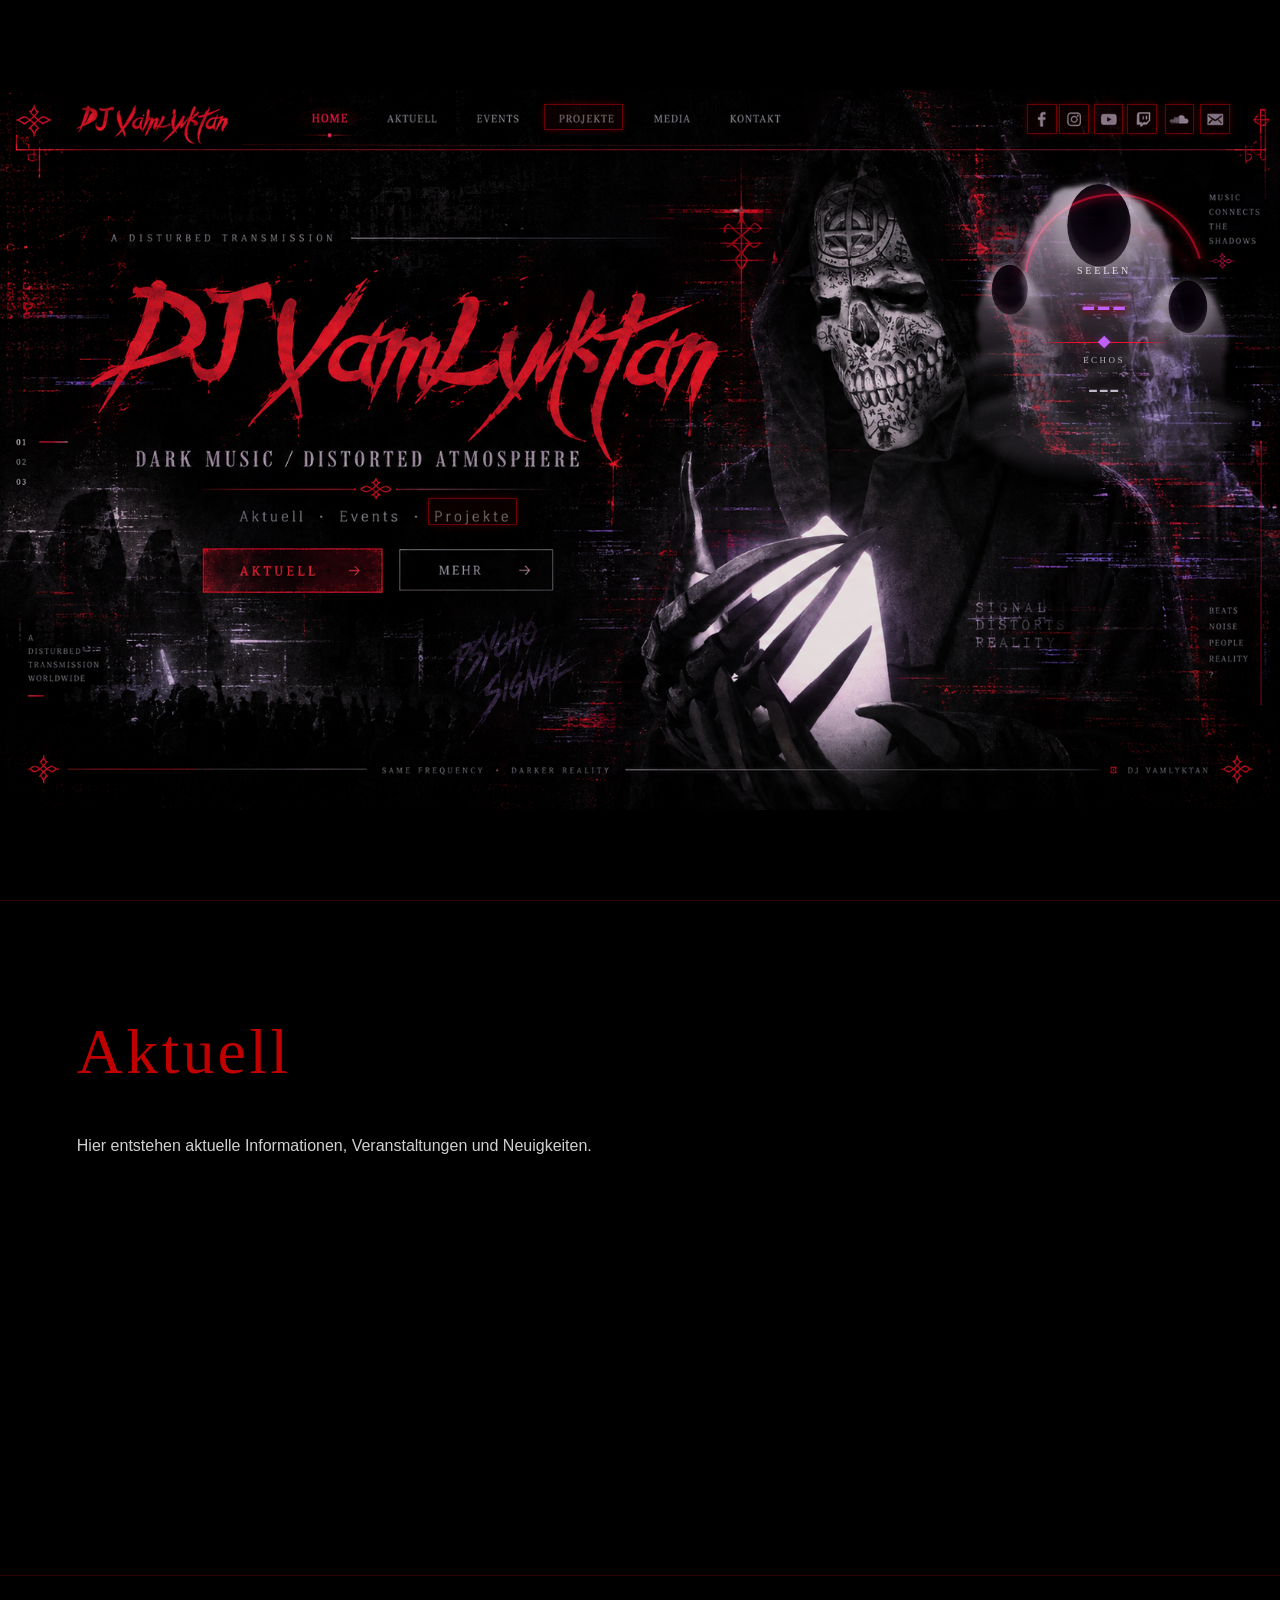
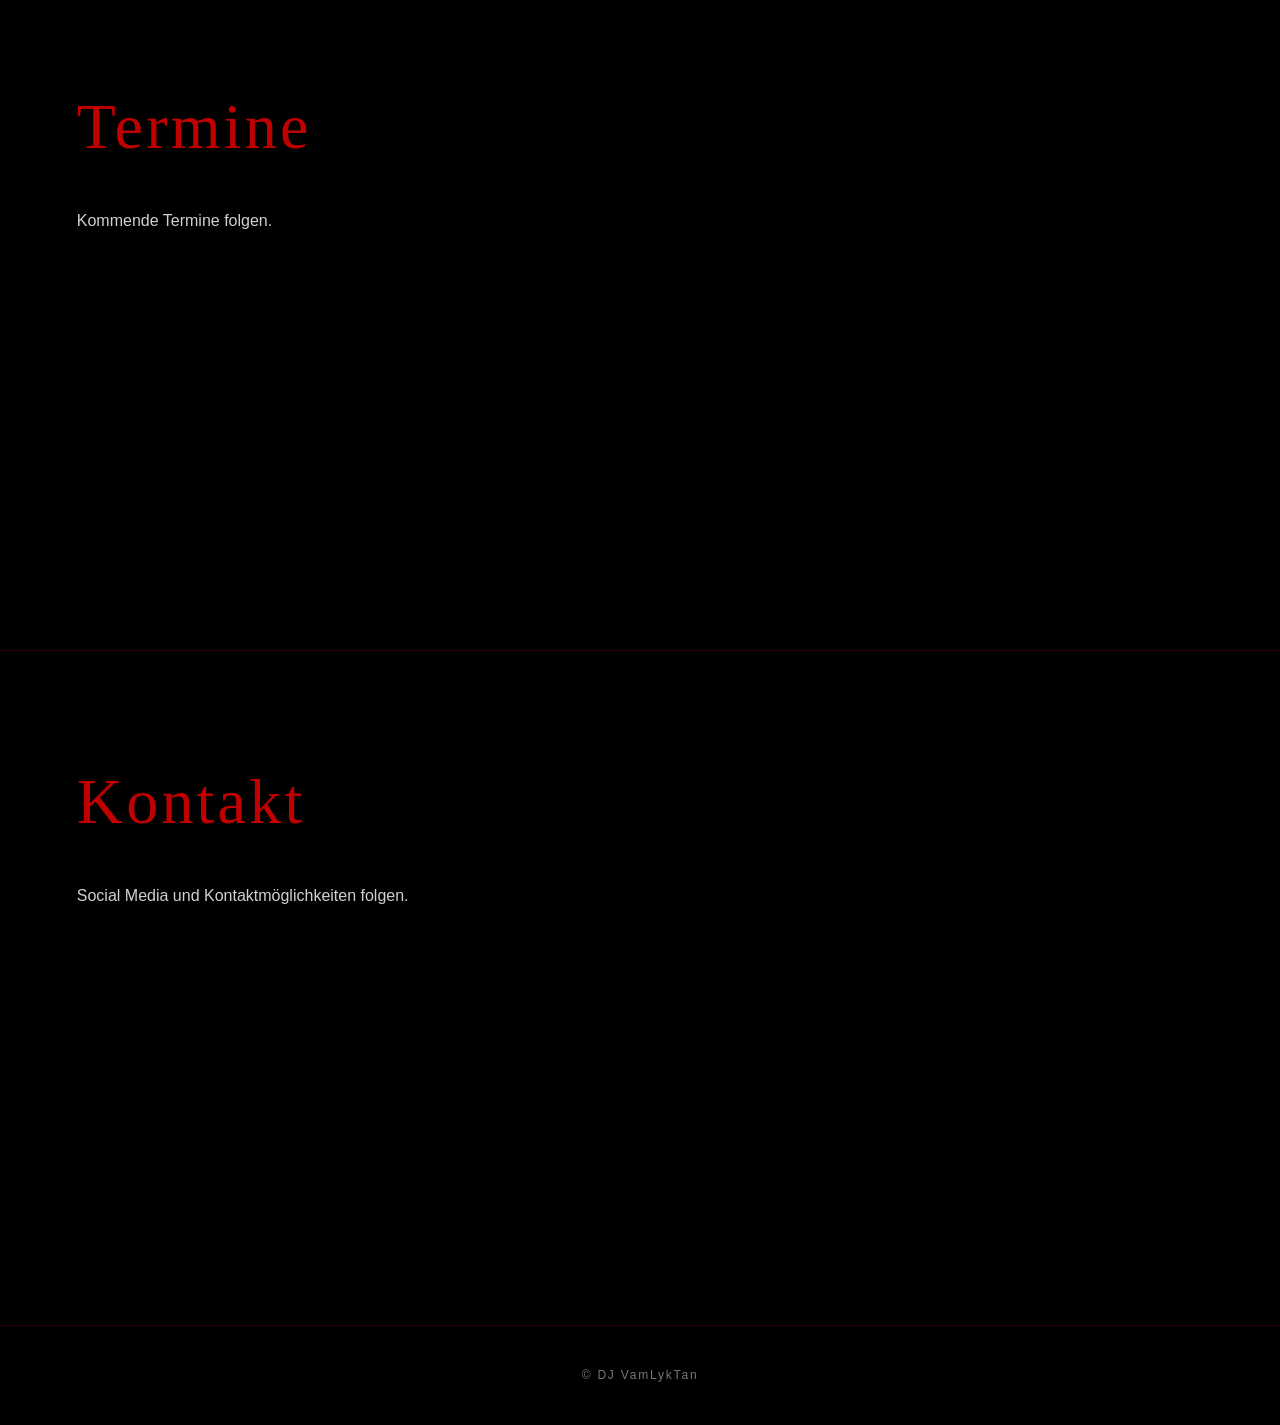
==== index.html @ 8f57ba35 "Load soul counter stylesheet" ====
<!DOCTYPE html>
<html lang="de">
<head>
  <meta charset="UTF-8">

    <meta name="viewport"
          content="width=device-width, initial-scale=1.0">

    <title>DJ VamLykTan</title>

    <meta name="description"
          content="Offizielle Homepage von DJ VamLykTan">

    <link rel="stylesheet" href="style.css">
    <link rel="stylesheet" href="soul-counter.css">

    <script src="script.js" defer></script>
    <script src="gothic-enter.js" defer></script>
    <script src="soul-counter.js" defer></script>
</head>


<body>
<a
    href="projects/"
    class="background-button projects-button"
    aria-label="Projekte">
</a>  

    <header class="site-header">

        <div class="logo">
            DJ VamLykTan
        </div>

        <nav class="main-nav">
            <a href="#home">Home</a>
            <a href="#aktuell">Aktuell</a>
            <a href="#termine">Termine</a>
            <a href="#kontakt">Kontakt</a>
        </nav>

    </header>


    <main>

        <section id="home" class="hero">

            <div class="hero-overlay"></div>

            <div class="hero-content">

                <h1>DJ VamLykTan</h1>

                <p class="hero-claim">
                    Darkness has a frequency.
                </p>

                <div class="hero-buttons">

                    <a href="#aktuell"
                       class="button button-primary">
                        Aktuell
                    </a>

                    <a href="#kontakt"
                       class="button button-secondary">
                        Kontakt
                    </a>

                </div>

            </div>

        </section>


        <section id="aktuell" class="content-section">

            <h2>Aktuell</h2>

            <p>
                Hier entstehen aktuelle Informationen,
                Veranstaltungen und Neuigkeiten.
            </p>

        </section>


        <section id="termine" class="content-section">

            <h2>Termine</h2>

            <p>
                Kommende Termine folgen.
            </p>

        </section>


        <section id="kontakt" class="content-section">

            <h2>Kontakt</h2>

            <p>
                Social Media und Kontaktmöglichkeiten folgen.
            </p>

        </section>

    </main>


    <footer class="site-footer">

        <p>
            © DJ VamLykTan
        </p>

    </footer>

</body>
</html>
---- style.css ----
/* =========================================================
   DJ VamLykTan
   FESTER SEITENHINTERGRUND
   Das Bild steht fest – nur der Inhalt scrollt
   ========================================================= */


/* =========================================================
   VARIABLEN
   ========================================================= */

:root {

    /*
     * Fallback-Hintergrund.
     *
     * script.js ersetzt diesen Wert später entsprechend:
     *
     * mainbackground.png   60 %
     * Gothic.png           10 %
     * Psycho.png           30 %
     */

    --hero-image: url("images/mainbackground.png");

    --black: #000000;

    --text: #d0d0d0;
    --text-muted: #999999;

    --red: #900000;
    --red-bright: #c00000;
}


/* =========================================================
   RESET
   ========================================================= */

*,
*::before,
*::after {
    box-sizing: border-box;
}


html {
    margin: 0;
    padding: 0;

    width: 100%;
    min-height: 100%;

    background: var(--black);

    scroll-behavior: smooth;
}


body {
    margin: 0;
    padding: 0;

    width: 100%;
    min-height: 100%;

    overflow-x: hidden;

    background: transparent;

    color: var(--text);

    font-family:
        Arial,
        Helvetica,
        sans-serif;

    line-height: 1.6;
}


/* =========================================================
   FESTE HINTERGRUNDEBENE
   ========================================================= */

/*
 * DAS ist das eigentliche Hintergrundbild.
 *
 * Es steht fest im Browserfenster.
 * Beim Scrollen bewegt es sich keinen Pixel.
 */

body::before {

    content: "";

    position: fixed;

    inset: 0;

    width: 100vw;
    height: 100vh;
    height: 100svh;

    z-index: -2;

    pointer-events: none;


    /*
     * Schwarzer Hintergrund für die Bereiche,
     * die bei abweichendem Seitenverhältnis frei bleiben.
     */

    background-color: var(--black);


    /*
     * Ausgewähltes Hero-Bild
     */

    background-image: var(--hero-image);

    background-repeat: no-repeat;


    /*
     * WICHTIG:
     *
     * Das komplette Bild MUSS sichtbar bleiben.
     *
     * KEIN Cropping.
     */

    background-size: contain;


    /*
     * Bild horizontal und vertikal zentrieren.
     */

    background-position: center center;
}


/* =========================================================
   FESTE ABDUNKLUNG
   ========================================================= */

/*
 * Sehr leichte Abdunklung über dem Bild.
 *
 * Ebenfalls feststehend.
 */

body::after {

    content: "";

    position: fixed;

    inset: 0;

    z-index: -1;

    pointer-events: none;

    background:
        linear-gradient(
            to bottom,
            rgba(0, 0, 0, 0.04),
            rgba(0, 0, 0, 0.12)
        );
}


/* =========================================================
   HAUPTINHALT
   ========================================================= */

main {

    position: relative;

    z-index: 1;

    width: 100%;

    margin: 0;
    padding: 0;

    background: transparent;
}


/* =========================================================
   ERSTER BILDSCHIRM
   ========================================================= */

.hero {

    position: relative;

    width: 100%;

    min-height: 100vh;
    min-height: 100svh;

    margin: 0;
    padding: 0;

    background: transparent;
}


/* =========================================================
   MOMENTAN AUSGEBLENDETE HTML-ELEMENTE
   ========================================================= */

/*
 * Unsere aktuellen Hintergrundbilder enthalten bereits:
 *
 * - Logo
 * - Navigation
 * - DJ-VamLykTan-Schriftzug
 * - Claim
 * - Buttons
 *
 * Deshalb derzeit keine doppelten HTML-Versionen.
 */

.site-header {
    display: none;
}


.hero-content {
    display: none;
}


.hero-overlay {
    display: none;
}


/* =========================================================
   SCROLLENDE INHALTSBEREICHE
   ========================================================= */

/*
 * Nur diese Elemente bewegen sich beim Scrollen.
 *
 * Der Hintergrund bleibt stehen.
 */

.content-section {

    position: relative;

    z-index: 1;

    width: 100%;

    min-height: 75vh;

    margin: 0;

    padding:
        100px
        max(6vw, 30px);


    /*
     * Hintergrundbild bleibt sichtbar.
     */

    background:
        rgba(0, 0, 0, 0.24);


    border-top:
        1px solid
        rgba(160, 0, 0, 0.30);
}


/*
 * Geringfügiger Wechsel zwischen Bereichen.
 */

.content-section:nth-of-type(even) {

    background:
        rgba(0, 0, 0, 0.34);
}


/* =========================================================
   ÜBERSCHRIFTEN
   ========================================================= */

.content-section h2 {

    margin:
        0
        0
        30px
        0;

    color: var(--red-bright);

    font-family:
        Georgia,
        "Times New Roman",
        serif;

    font-size:
        clamp(
            2.5rem,
            5vw,
            5rem
        );

    font-weight: normal;

    letter-spacing: 0.05em;

    text-shadow:
        0 2px 12px
        rgba(0, 0, 0, 1);
}


/* =========================================================
   FLIESSTEXT
   ========================================================= */

.content-section p {

    max-width: 800px;

    margin: 0;

    color: var(--text);

    font-size: 1rem;

    text-shadow:
        0 2px 8px
        rgba(0, 0, 0, 1);
}


/* =========================================================
   FOOTER
   ========================================================= */

.site-footer {

    position: relative;

    z-index: 1;

    margin: 0;

    padding:
        40px
        20px;

    text-align: center;

    background:
        rgba(0, 0, 0, 0.65);

    color: #777777;

    border-top:
        1px solid
        rgba(150, 0, 0, 0.30);

    font-size: 0.75rem;

    letter-spacing: 0.15em;
}


.site-footer p {
    margin: 0;
}


/* =========================================================
   HOTSPOT-EBENE
   ========================================================= */

/*
 * Unsichtbare bzw. im Debug sichtbare Klickflächen
 * über Elementen, die bereits im Hintergrundbild stehen.
 */

#background-hotspots {

    position: fixed;

    inset: 0;

    z-index: 50;

    pointer-events: none;
}


.background-hotspot {

    position: fixed;

    display: block;

    pointer-events: auto;

    cursor: pointer;

    text-decoration: none;
}


/*
 * Sobald die Hotspots deaktiviert werden,
 * können sie keine scrollenden Inhalte blockieren.
 */

#background-hotspots.inactive
.background-hotspot {

    pointer-events: none;
}


/* =========================================================
   HOTSPOT DEBUG
   ========================================================= */

/*
 * Nur aktiv, solange im script.js
 *
 * const HOTSPOT_DEBUG = true;
 *
 * gesetzt ist.
 */

.hotspot-debug
.background-hotspot {

    outline:
        2px solid
        #c00000;

    background:
        rgba(150, 0, 0, 0.22);

    box-shadow:
        0 0 8px
        rgba(190, 0, 0, 0.60);
}


/* =========================================================
   MOBILE
   ========================================================= */

@media (max-width: 800px) {

    body::before {

        /*
         * Auch mobil:
         *
         * Bild vollständig anzeigen.
         * Nichts abschneiden.
         */

        background-size: contain;

        background-position: center center;
    }


    .content-section {

        min-height: 65vh;

        padding:
            75px
            24px;

        background:
            rgba(0, 0, 0, 0.32);
    }


    .content-section:nth-of-type(even) {

        background:
            rgba(0, 0, 0, 0.40);
    }

}


{
    outline-color: #ff1a1a;

    background:
        rgba(170, 0, 0, 0.28);

    box-shadow:
        0 0 8px rgba(255, 20, 20, 0.85),
        0 0 18px rgba(180, 0, 0, 0.55);
}
{
    pointer-events: none;

    opacity: 0;
}
/* =========================================================
   AKTIVE HOTSPOTS
   ========================================================= */

.background-hotspot {

    position: fixed;

    display: block;

    pointer-events: auto;

    cursor: pointer;

    text-decoration: none;

    outline:
        1px solid
        rgba(150, 0, 0, 0.65);

    background:
        rgba(100, 0, 0, 0.10);

    box-shadow:
        0 0 6px
        rgba(180, 0, 0, 0.35),

        0 0 14px
        rgba(120, 0, 0, 0.18);

    transition:
        background 0.2s ease,
        box-shadow 0.2s ease,
        outline-color 0.2s ease,
        opacity 0.2s ease;
}


/* ---------------------------------------------------------
   Hotspot Hover
   --------------------------------------------------------- */

.background-hotspot:hover {

    outline-color:
        #ff1a1a;

    background:
        rgba(170, 0, 0, 0.28);

    box-shadow:
        0 0 8px
        rgba(255, 20, 20, 0.85),

        0 0 18px
        rgba(180, 0, 0, 0.55);
}


/* ---------------------------------------------------------
   Hotspots beim Scrollen deaktivieren
   --------------------------------------------------------- */

#background-hotspots.inactive
.background-hotspot {

    pointer-events: none;

    opacity: 0;
}


/* =========================================================
   SEHR KLEINE DISPLAYS
   ========================================================= */

@media (max-width: 450px) {

    .content-section {

        padding:
            60px
            20px;
    }

}


/* =========================================================
   PROJEKTSEITE
   ========================================================= */

.projects-page {

    background: transparent;
}


/* ---------------------------------------------------------
   Hauptbereich
   --------------------------------------------------------- */

.projects-main {

    position: relative;

    z-index: 1;

    width:
        min(
            1400px,
            100%
        );

    margin:
        0 auto;

    padding:
        0
        max(5vw, 25px)
        100px;

    background:
        transparent;
}


/* =========================================================
   PROJEKTSEITEN-KOPF
   ========================================================= */

.projects-header {

    position: relative;

    min-height: 70vh;

    display: flex;

    flex-direction: column;

    justify-content: center;

    padding:
        120px
        0
        80px;
}


/* ---------------------------------------------------------
   Zurück-Link
   --------------------------------------------------------- */

.projects-back {

    position: absolute;

    top: 40px;
    left: 0;

    color:
        #aaaaaa;

    text-decoration:
        none;

    text-transform:
        uppercase;

    font-size:
        0.72rem;

    letter-spacing:
        0.22em;

    transition:
        color 0.25s ease,
        text-shadow 0.25s ease;
}


.projects-back:hover {

    color:
        #e00000;

    text-shadow:
        0 0 8px
        rgba(200, 0, 0, 0.70);
}


/* ---------------------------------------------------------
   Titelblock
   --------------------------------------------------------- */

.projects-title-block {

    max-width:
        900px;

    padding:
        45px
        55px;

    background:
        rgba(0, 0, 0, 0.42);

    border-left:
        1px solid
        rgba(180, 0, 0, 0.75);

    backdrop-filter:
        blur(2px);
}


.projects-eyebrow {

    display:
        block;

    margin-bottom:
        15px;

    color:
        #a00000;

    text-transform:
        uppercase;

    font-size:
        0.72rem;

    letter-spacing:
        0.35em;
}


.projects-title-block h1 {

    margin:
        0;

    color:
        #b00000;

    font-family:
        Georgia,
        "Times New Roman",
        serif;

    font-size:
        clamp(
            4rem,
            10vw,
            9rem
        );

    font-weight:
        normal;

    line-height:
        0.95;

    letter-spacing:
        -0.03em;

    text-shadow:
        0 0 15px
        rgba(120, 0, 0, 0.45),

        0 3px 20px
        rgba(0, 0, 0, 1);
}


.projects-title-block p {

    max-width:
        650px;

    margin:
        30px
        0
        0;

    color:
        #c0c0c0;

    font-family:
        Georgia,
        "Times New Roman",
        serif;

    font-size:
        clamp(
            1rem,
            2vw,
            1.3rem
        );

    letter-spacing:
        0.08em;

    text-shadow:
        0 2px 10px
        #000000;
}


/* =========================================================
   PROJEKTABSCHNITTE
   ========================================================= */

.projects-section {

    margin-bottom:
        100px;

    padding:
        55px;

    background:
        rgba(0, 0, 0, 0.52);

    border-top:
        1px solid
        rgba(160, 0, 0, 0.40);

    border-bottom:
        1px solid
        rgba(90, 0, 0, 0.25);

    backdrop-filter:
        blur(2px);
}


/* ---------------------------------------------------------
   Abschnittstitel
   --------------------------------------------------------- */

.projects-section-heading {

    display:
        flex;

    align-items:
        center;

    gap:
        20px;

    margin-bottom:
        45px;
}


.projects-section-heading span {

    color:
        #760000;

    font-size:
        0.70rem;

    letter-spacing:
        0.20em;
}


.projects-section-heading h2 {

    margin:
        0;

    color:
        #c00000;

    font-family:
        Georgia,
        "Times New Roman",
        serif;

    font-size:
        clamp(
            2rem,
            4vw,
            4rem
        );

    font-weight:
        normal;

    letter-spacing:
        0.04em;

    text-shadow:
        0 2px 12px
        #000000;
}


/* =========================================================
   PROJEKT-GRID
   ========================================================= */

.projects-grid {

    display:
        grid;

    grid-template-columns:
        repeat(
            2,
            minmax(0, 1fr)
        );

    gap:
        25px;
}


/* =========================================================
   PROJEKTKARTEN
   ========================================================= */

.project-card {

    position:
        relative;

    min-height:
        280px;

    display:
        flex;

    gap:
        25px;

    padding:
        35px;

    overflow:
        hidden;

    background:
        rgba(8, 8, 8, 0.76);

    border:
        1px solid
        rgba(100, 0, 0, 0.45);

    transition:
        border-color 0.25s ease,
        background 0.25s ease,
        box-shadow 0.25s ease,
        transform 0.25s ease;
}


.project-card::before {

    content:
        "";

    position:
        absolute;

    top:
        0;

    left:
        0;

    width:
        2px;

    height:
        100%;

    background:
        linear-gradient(
            to bottom,
            transparent,
            #a00000,
            transparent
        );

    opacity:
        0.65;
}


.project-card:hover {

    transform:
        translateY(-3px);

    background:
        rgba(15, 0, 0, 0.82);

    border-color:
        rgba(180, 0, 0, 0.75);

    box-shadow:
        0 0 8px
        rgba(180, 0, 0, 0.30),

        0 0 24px
        rgba(100, 0, 0, 0.18);
}


/* ---------------------------------------------------------
   Projektnummer
   --------------------------------------------------------- */

.project-card-number {

    color:
        #650000;

    font-family:
        Georgia,
        "Times New Roman",
        serif;

    font-size:
        2.5rem;

    line-height:
        1;

    opacity:
        0.85;
}


/* ---------------------------------------------------------
   Karteninhalt
   --------------------------------------------------------- */

.project-card-content {

    display:
        flex;

    flex-direction:
        column;

    flex:
        1;
}


.project-card h3 {

    margin:
        0
        0
        20px;

    color:
        #d0d0d0;

    font-family:
        Georgia,
        "Times New Roman",
        serif;

    font-size:
        clamp(
            1.5rem,
            2.5vw,
            2.5rem
        );

    font-weight:
        normal;

    letter-spacing:
        0.03em;
}


.project-card p {

    margin:
        0
        0
        30px;

    max-width:
        600px;

    color:
        #999999;

    line-height:
        1.8;
}


/* ---------------------------------------------------------
   Projekt-Link
   --------------------------------------------------------- */

.project-card-link {

    margin-top:
        auto;

    align-self:
        flex-start;

    color:
        #a80000;

    text-decoration:
        none;

    text-transform:
        uppercase;

    font-size:
        0.72rem;

    letter-spacing:
        0.20em;

    transition:
        color 0.25s ease,
        text-shadow 0.25s ease;
}


.project-card-link:hover {

    color:
        #ff1a1a;

    text-shadow:
        0 0 8px
        rgba(255, 20, 20, 0.65);
}


/* =========================================================
   PROJEKTSEITE TABLET
   ========================================================= */

@media (max-width: 900px) {

    .projects-grid {

        grid-template-columns:
            1fr;
    }


    .projects-section {

        padding:
            40px
            30px;
    }

}


/* =========================================================
   PROJEKTSEITE MOBILE
   ========================================================= */

@media (max-width: 600px) {

    .projects-main {

        padding:
            0
            20px
            70px;
    }


    .projects-header {

        min-height:
            65vh;

        padding-top:
            100px;
    }


    .projects-title-block {

        padding:
            35px
            25px;
    }


    .projects-title-block h1 {

        font-size:
            clamp(
                3.5rem,
                18vw,
                6rem
            );
    }


    .projects-section {

        margin-bottom:
            60px;

        padding:
            35px
            20px;
    }


    .project-card {

        min-height:
            250px;

        padding:
            28px
            22px;

        gap:
            15px;
    }


    .project-card-number {

        font-size:
            1.6rem;
    }

}

/* =========================================================
   FONT: PSYCHO
   Rémy Demarest
   ========================================================= */

@font-face {
    font-family: "Psycho";
    src: url("fonts/psycho/Psycho.otf") format("opentype");
    font-weight: 400;
    font-style: normal;
    font-display: swap;
}

@font-face {
    font-family: "Psycho";
    src: url("fonts/psycho/Psycho italic.otf") format("opentype");
    font-weight: 400;
    font-style: italic;
    font-display: swap;
}

@font-face {
    font-family: "Psycho";
    src: url("fonts/psycho/Psycho Bold.otf") format("opentype");
    font-weight: 700;
    font-style: normal;
    font-display: swap;
}

@font-face {
    font-family: "Psycho";
    src: url("fonts/psycho/Psycho Bold Italic.otf") format("opentype");
    font-weight: 700;
    font-style: italic;
    font-display: swap;
}
---- soul-counter.css ----
/* =========================================================
   DJ VamLykTan · SEELENZÄHLER
   Freigegebene Optik mit echten Seelenfragmenten.
   Die Zahlen liegen über den Erscheinungen.
   ========================================================= */

#vlt-soul-counter {
    --soul-accent: #ff1732;
    --soul-accent-soft: rgba(255, 23, 50, .42);
    --echo-text: rgba(220, 216, 223, .88);
    position: fixed;
    z-index: 48;
    aspect-ratio: .82 / 1;
    overflow: visible;
    pointer-events: none;
    opacity: .98;
    filter: drop-shadow(0 0 22px rgba(0,0,0,.72));
    transition: opacity .45s ease, transform .55s ease, filter .45s ease;
}

#vlt-soul-counter .soul-art {
    position: absolute;
    inset: 0;
    z-index: 1;
    overflow: hidden;
    -webkit-mask-image: radial-gradient(ellipse at 52% 45%, #000 0%, #000 63%, rgba(0,0,0,.88) 75%, transparent 100%);
    mask-image: radial-gradient(ellipse at 52% 45%, #000 0%, #000 63%, rgba(0,0,0,.88) 75%, transparent 100%);
}

#vlt-soul-counter .soul-wraith {
    position: absolute;
    display: block;
    background-repeat: no-repeat;
    background-position: center;
    background-size: contain;
    mix-blend-mode: screen;
    filter: saturate(1.08) contrast(1.07) drop-shadow(0 0 12px rgba(232,222,255,.16));
    transform-origin: center;
}

#vlt-soul-counter .wraith-center {
    left: 17%;
    top: 0;
    width: 70%;
    height: 50%;
    opacity: 1;
    animation: vltSoulCenterDrift 10.5s ease-in-out infinite;
}

#vlt-soul-counter .wraith-left {
    left: -2%;
    top: 25%;
    width: 53%;
    height: 61%;
    opacity: .94;
    animation: vltSoulLeftDrift 13s ease-in-out infinite;
}

#vlt-soul-counter .wraith-right {
    right: -2%;
    top: 34%;
    width: 52%;
    height: 57%;
    opacity: .94;
    animation: vltSoulRightDrift 11.7s ease-in-out infinite;
}

#vlt-soul-counter .soul-mist {
    position: absolute;
    left: 3%;
    right: -2%;
    bottom: 0;
    height: 56%;
    background:
        radial-gradient(ellipse at 52% 35%, rgba(220,214,235,.12), transparent 58%),
        radial-gradient(ellipse at 50% 72%, rgba(130,118,150,.13), transparent 68%);
    filter: blur(13px);
    opacity: .74;
    animation: vltSoulMistDrift 15s ease-in-out infinite alternate;
}

#vlt-soul-counter .soul-readout {
    position: absolute;
    left: 50%;
    top: 34%;
    z-index: 5;
    width: 44%;
    transform: translateX(-50%);
    display: flex;
    flex-direction: column;
    align-items: center;
    text-align: center;
    font-family: Georgia, "Times New Roman", serif;
    text-transform: uppercase;
    text-shadow: 0 2px 8px rgba(0,0,0,1), 0 0 13px rgba(0,0,0,.96);
}

#vlt-soul-counter .soul-label,
#vlt-soul-counter .echo-label {
    display: block;
    color: rgba(240,235,238,.96);
    font-size: clamp(10px,.72vw,15px);
    font-weight: normal;
    letter-spacing: .28em;
    line-height: 1;
}

#vlt-soul-counter .soul-value {
    display: block;
    margin-top: 9px;
    color: var(--soul-accent);
    font-size: clamp(44px,3.1vw,72px);
    font-weight: normal;
    line-height: .92;
    letter-spacing: .015em;
    text-shadow: 0 0 8px rgba(255,19,50,.96), 0 0 22px rgba(205,0,34,.60), 0 2px 9px #000;
}

#vlt-soul-counter .soul-divider {
    position: relative;
    width: 92%;
    height: 1px;
    margin: 16px 0 13px;
    background: linear-gradient(90deg, transparent, rgba(255,16,47,.96) 24%, rgba(255,16,47,.96) 76%, transparent);
    box-shadow: 0 0 8px rgba(255,16,47,.38);
}

#vlt-soul-counter .soul-divider::after {
    content: "";
    position: absolute;
    left: 50%;
    top: 50%;
    width: 9px;
    height: 9px;
    background: var(--soul-accent);
    transform: translate(-50%,-50%) rotate(45deg);
    box-shadow: 0 0 10px var(--soul-accent-soft);
}

#vlt-soul-counter .echo-label {
    color: rgba(202,196,204,.90);
    font-size: clamp(9px,.62vw,13px);
}

#vlt-soul-counter .echo-value {
    display: block;
    margin-top: 8px;
    color: var(--echo-text);
    font-size: clamp(30px,2.05vw,48px);
    font-weight: normal;
    line-height: 1;
    letter-spacing: .02em;
    text-shadow: 0 0 8px rgba(255,255,255,.18), 0 2px 9px #000;
}

body[data-hero="gothic"] #vlt-soul-counter,
body[data-hero="main"] #vlt-soul-counter {
    --soul-accent: #ff1732;
    --soul-accent-soft: rgba(255,23,50,.42);
    --echo-text: rgba(220,216,223,.88);
}

body[data-hero="psycho"] #vlt-soul-counter {
    --soul-accent: #c463ff;
    --soul-accent-soft: rgba(196,99,255,.42);
    --echo-text: rgba(222,213,232,.88);
}

body[data-hero="psycho"] #vlt-soul-counter .soul-wraith {
    filter: hue-rotate(23deg) saturate(1.10) contrast(1.07) drop-shadow(0 0 12px rgba(232,222,255,.16));
}

body.vlt-portal-active #vlt-soul-counter {
    opacity: .18;
    transform: scale(.985);
    filter: blur(2px) drop-shadow(0 0 24px rgba(0,0,0,.72));
}

@keyframes vltSoulCenterDrift {
    0%,100% { transform: translate3d(0,0,0) scale(1); }
    50% { transform: translate3d(1px,-8px,0) scale(1.014); }
}

@keyframes vltSoulLeftDrift {
    0%,100% { transform: translate3d(0,0,0) scale(.995); }
    50% { transform: translate3d(-4px,-5px,0) scale(1.008); }
}

@keyframes vltSoulRightDrift {
    0%,100% { transform: translate3d(0,0,0) scale(1); }
    50% { transform: translate3d(4px,-6px,0) scale(1.010); }
}

@keyframes vltSoulMistDrift {
    from { transform: translate3d(-4px,4px,0) scale(1); opacity: .58; }
    to { transform: translate3d(8px,-7px,0) scale(1.03); opacity: .82; }
}

@media (max-width:800px) {
    #vlt-soul-counter .soul-readout { top:33%; width:46%; }
}

@media (prefers-reduced-motion:reduce) {
    #vlt-soul-counter,
    #vlt-soul-counter *,
    #vlt-soul-counter *::before,
    #vlt-soul-counter *::after {
        animation:none !important;
        transition:none !important;
    }
}
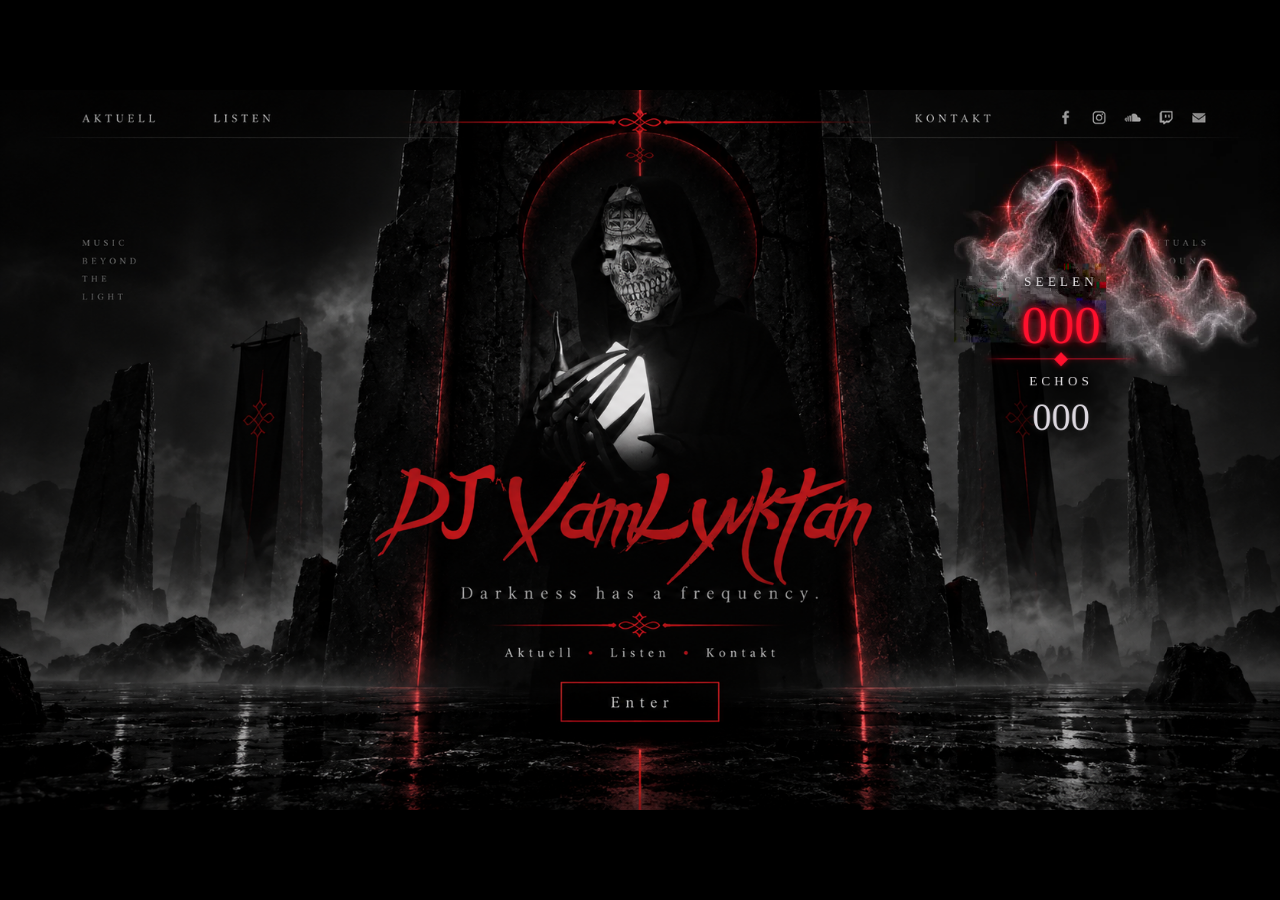
==== commit a1d2e140: "Deploy three-hero soul counter with debug mode" ====
--- a/index.html
+++ b/index.html
@@ -1,124 +1,62 @@
-<!DOCTYPE html>
+<!doctype html>
 <html lang="de">
 <head>
-  <meta charset="UTF-8">
+  <meta charset="utf-8">
+  <meta name="viewport" content="width=device-width,initial-scale=1">
+  <title>DJ VamLykTan</title>
+  <meta name="description" content="Offizielle Homepage von DJ VamLykTan">
+  <link rel="stylesheet" href="counter.css">
+  <script src="counter.js" defer></script>
+</head>
+<body>
+  <main id="viewport" aria-label="DJ VamLykTan">
+    <div id="stage">
+      <img id="hero-image" class="hero-image"
+           src="images/Gothic.png"
+           alt="DJ VamLykTan Hero">
 
-    <meta name="viewport"
-          content="width=device-width, initial-scale=1.0">
+      <div id="hero-overlays" aria-hidden="true">
+        <img class="hero-overlay-part" id="overlay-1" alt="">
+        <img class="hero-overlay-part" id="overlay-2" alt="">
+        <img class="hero-overlay-part" id="overlay-3" alt="">
+      </div>
 
-    <title>DJ VamLykTan</title>
+      <aside id="soul-readout" aria-label="Seelen und Echos">
+        <section class="counter counter-souls" aria-label="Seelen">
+          <span class="counter-label">SEELEN</span>
+          <strong id="souls" class="counter-value soul-value">000</strong>
+        </section>
 
-    <meta name="description"
-          content="Offizielle Homepage von DJ VamLykTan">
-
-    <link rel="stylesheet" href="style.css">
-    <link rel="stylesheet" href="soul-counter.css">
-
-    <script src="script.js" defer></script>
-    <script src="gothic-enter.js" defer></script>
-    <script src="soul-counter.js" defer></script>
-</head>
-
-
-<body>
-<a
-    href="projects/"
-    class="background-button projects-button"
-    aria-label="Projekte">
-</a>  
-
-    <header class="site-header">
-
-        <div class="logo">
-            DJ VamLykTan
+        <div class="counter-divider" aria-hidden="true">
+          <span class="divider-diamond"></span>
         </div>
 
-        <nav class="main-nav">
-            <a href="#home">Home</a>
-            <a href="#aktuell">Aktuell</a>
-            <a href="#termine">Termine</a>
-            <a href="#kontakt">Kontakt</a>
-        </nav>
+        <section class="counter counter-echoes" aria-label="Echos">
+          <span class="counter-label">ECHOS</span>
+          <strong id="echoes" class="counter-value echo-value">000</strong>
+        </section>
+      </aside>
+    </div>
+  </main>
 
-    </header>
+  <form id="debug-panel" autocomplete="off" hidden>
+    <label>Bild
+      <select id="debug-hero">
+        <option value="gothic">Gothic_2</option>
+        <option value="main">mainbackground_2</option>
+        <option value="psycho">Psycho_2</option>
+      </select>
+    </label>
 
+    <label>Seelen
+      <input id="debug-souls" type="number" min="0" step="1">
+    </label>
 
-    <main>
+    <label>Echos
+      <input id="debug-echoes" type="number" min="0" step="1">
+    </label>
 
-        <section id="home" class="hero">
-
-            <div class="hero-overlay"></div>
-
-            <div class="hero-content">
-
-                <h1>DJ VamLykTan</h1>
-
-                <p class="hero-claim">
-                    Darkness has a frequency.
-                </p>
-
-                <div class="hero-buttons">
-
-                    <a href="#aktuell"
-                       class="button button-primary">
-                        Aktuell
-                    </a>
-
-                    <a href="#kontakt"
-                       class="button button-secondary">
-                        Kontakt
-                    </a>
-
-                </div>
-
-            </div>
-
-        </section>
-
-
-        <section id="aktuell" class="content-section">
-
-            <h2>Aktuell</h2>
-
-            <p>
-                Hier entstehen aktuelle Informationen,
-                Veranstaltungen und Neuigkeiten.
-            </p>
-
-        </section>
-
-
-        <section id="termine" class="content-section">
-
-            <h2>Termine</h2>
-
-            <p>
-                Kommende Termine folgen.
-            </p>
-
-        </section>
-
-
-        <section id="kontakt" class="content-section">
-
-            <h2>Kontakt</h2>
-
-            <p>
-                Social Media und Kontaktmöglichkeiten folgen.
-            </p>
-
-        </section>
-
-    </main>
-
-
-    <footer class="site-footer">
-
-        <p>
-            © DJ VamLykTan
-        </p>
-
-    </footer>
-
+    <button type="submit">Setzen</button>
+  </form>
 </body>
-</html>+</html>
--- a/counter.css
+++ b/counter.css
@@ -0,0 +1,204 @@
+:root {
+  color-scheme: dark;
+  --counter-accent: #ff102d;
+  --counter-accent-glow: rgba(255,16,45,.62);
+}
+
+* { box-sizing: border-box; }
+
+html,
+body {
+  margin: 0;
+  width: 100%;
+  height: 100%;
+  overflow: hidden;
+  background: #000;
+}
+
+body { font-family: Georgia, "Times New Roman", serif; }
+
+#viewport {
+  position: fixed;
+  inset: 0;
+  overflow: hidden;
+  background: #000;
+}
+
+/*
+ * Das Artwork arbeitet in seinem nativen 1672x941-Koordinatensystem.
+ * Der komplette Stage wird anschließend proportional an den Browser angepasst.
+ */
+#stage {
+  position: absolute;
+  left: 50%;
+  top: 50%;
+  width: 1672px;
+  height: 941px;
+  transform-origin: 50% 50%;
+  will-change: transform;
+}
+
+.hero-image {
+  position: absolute;
+  inset: 0;
+  width: 1672px;
+  height: 941px;
+  display: block;
+  user-select: none;
+  -webkit-user-drag: none;
+}
+
+#hero-overlays {
+  position: absolute;
+  inset: 0;
+  z-index: 2;
+  pointer-events: none;
+}
+
+.hero-overlay-part {
+  position: absolute;
+  display: none;
+  user-select: none;
+  -webkit-user-drag: none;
+}
+
+#soul-readout {
+  position: absolute;
+  left: var(--counter-x);
+  top: var(--counter-y);
+  width: var(--counter-width);
+  height: 244px;
+  z-index: 5;
+  pointer-events: none;
+  text-align: center;
+  text-transform: uppercase;
+  filter: drop-shadow(0 3px 10px rgba(0,0,0,.82));
+}
+
+#soul-readout::before {
+  content: "";
+  position: absolute;
+  left: 16px;
+  right: 16px;
+  top: 2px;
+  bottom: 0;
+  border-radius: 50%;
+  background: radial-gradient(
+    ellipse at 50% 48%,
+    rgba(0,0,0,.58) 0%,
+    rgba(0,0,0,.38) 45%,
+    rgba(0,0,0,.14) 69%,
+    transparent 88%
+  );
+  filter: blur(4px);
+}
+
+.counter {
+  position: absolute;
+  left: 0;
+  width: 100%;
+  display: flex;
+  flex-direction: column;
+  align-items: center;
+  text-shadow: 0 2px 7px rgba(0,0,0,1), 0 0 11px rgba(0,0,0,.95);
+}
+
+.counter-souls { top: 4px; }
+.counter-echoes { top: 134px; }
+
+.counter-label {
+  display: block;
+  color: rgba(239,236,239,.97);
+  font-size: 17px;
+  font-weight: 400;
+  line-height: 1;
+  letter-spacing: 5.5px;
+  white-space: nowrap;
+}
+
+.counter-value {
+  display: block;
+  font-weight: 400;
+  font-variant-numeric: tabular-nums;
+  line-height: .96;
+  letter-spacing: 0;
+  white-space: nowrap;
+}
+
+.soul-value {
+  margin-top: 16px;
+  color: var(--counter-accent);
+  font-size: 69px;
+  text-shadow: 0 0 7px var(--counter-accent), 0 0 20px var(--counter-accent-glow), 0 2px 8px rgba(0,0,0,1);
+}
+
+.echo-value {
+  margin-top: 14px;
+  color: rgba(228,223,231,.97);
+  font-size: 50px;
+  text-shadow: 0 0 8px rgba(255,255,255,.18), 0 2px 8px rgba(0,0,0,1);
+}
+
+.counter-divider {
+  position: absolute;
+  left: 22px;
+  top: 113px;
+  width: calc(100% - 44px);
+  height: 1px;
+  background: linear-gradient(90deg, transparent 0%, var(--counter-accent) 15%, var(--counter-accent) 85%, transparent 100%);
+  box-shadow: 0 0 7px var(--counter-accent-glow);
+}
+
+.divider-diamond {
+  position: absolute;
+  left: 50%;
+  top: 50%;
+  width: 13px;
+  height: 13px;
+  background: var(--counter-accent);
+  transform: translate(-50%,-50%) rotate(45deg);
+  box-shadow: 0 0 9px var(--counter-accent-glow);
+}
+
+/* Bewusst beibehalten: https://vamlyktan.github.io/?debug=1 */
+#debug-panel {
+  position: fixed;
+  z-index: 100;
+  left: 16px;
+  bottom: 16px;
+  display: flex;
+  gap: 10px;
+  align-items: end;
+  padding: 12px;
+  border: 1px solid rgba(255,24,48,.55);
+  background: rgba(0,0,0,.90);
+  color: #ddd;
+  font: 13px/1.2 Arial, sans-serif;
+}
+
+#debug-panel[hidden] { display: none; }
+#debug-panel label { display: grid; gap: 4px; }
+
+#debug-panel input,
+#debug-panel select {
+  min-width: 88px;
+  padding: 6px 7px;
+  border: 1px solid #555;
+  background: #111;
+  color: #fff;
+}
+
+#debug-panel button {
+  padding: 7px 11px;
+  border: 1px solid #a00018;
+  background: #280006;
+  color: #fff;
+  cursor: pointer;
+}
+
+@media (prefers-reduced-motion: reduce) {
+  *, *::before, *::after {
+    transition: none !important;
+    animation: none !important;
+  }
+}
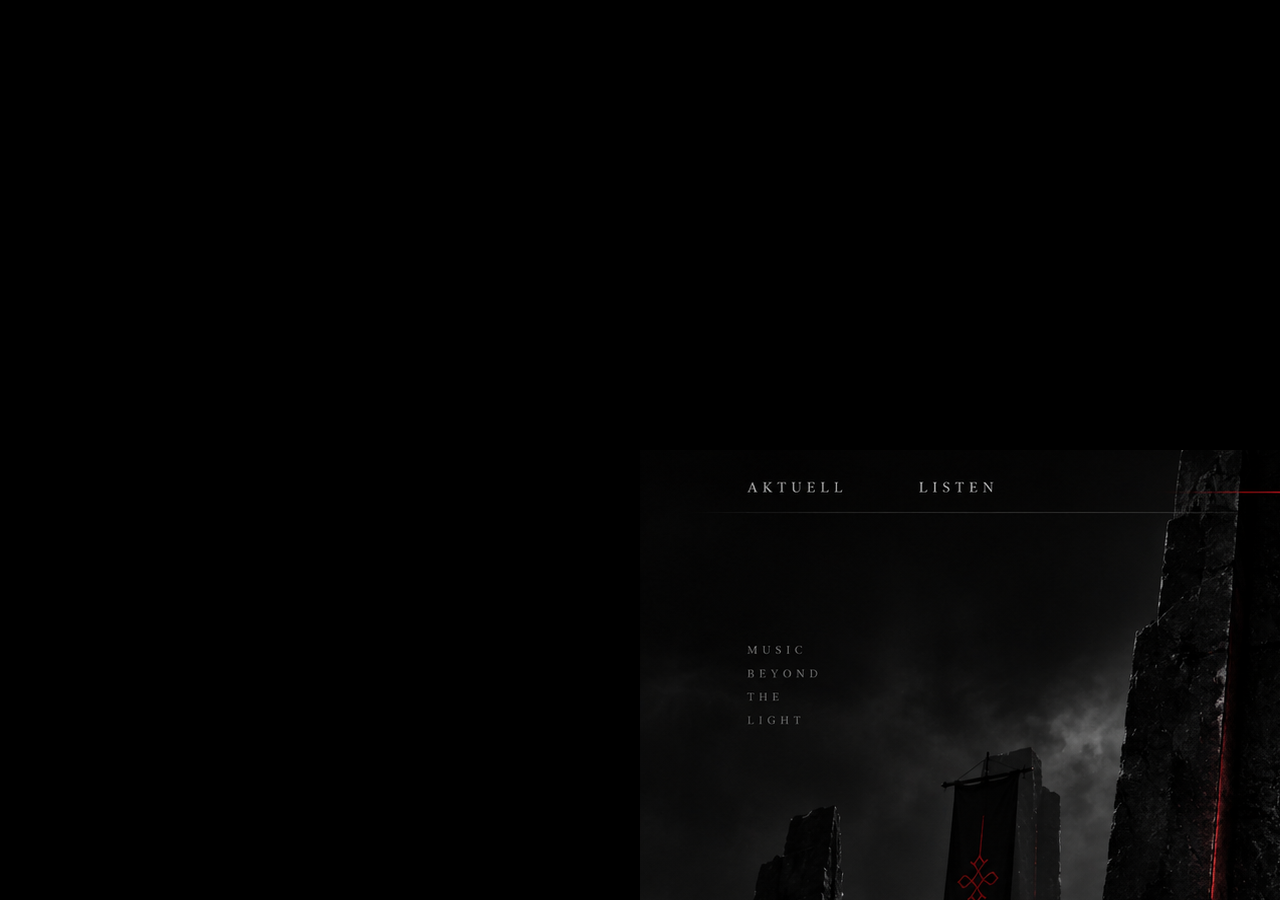
==== commit 55c141f6: "Use full Soul PNG overlays" ====
--- a/index.html
+++ b/index.html
@@ -7,6 +7,7 @@
   <meta name="description" content="Offizielle Homepage von DJ VamLykTan">
   <link rel="stylesheet" href="counter.css">
   <script src="counter.js" defer></script>
+  <script src="counter-live.js" defer></script>
 </head>
 <body>
   <main id="viewport" aria-label="DJ VamLykTan">
@@ -15,11 +16,10 @@
            src="images/Gothic.png"
            alt="DJ VamLykTan Hero">
 
-      <div id="hero-overlays" aria-hidden="true">
-        <img class="hero-overlay-part" id="overlay-1" alt="">
-        <img class="hero-overlay-part" id="overlay-2" alt="">
-        <img class="hero-overlay-part" id="overlay-3" alt="">
-      </div>
+      <img id="soul-overlay" class="soul-overlay"
+           src="images/Gothic_Soul.png"
+           alt=""
+           aria-hidden="true">
 
       <aside id="soul-readout" aria-label="Seelen und Echos">
         <section class="counter counter-souls" aria-label="Seelen">
@@ -42,9 +42,9 @@
   <form id="debug-panel" autocomplete="off" hidden>
     <label>Bild
       <select id="debug-hero">
-        <option value="gothic">Gothic_2</option>
-        <option value="main">mainbackground_2</option>
-        <option value="psycho">Psycho_2</option>
+        <option value="gothic">Gothic</option>
+        <option value="main">mainbackground</option>
+        <option value="psycho">Psycho</option>
       </select>
     </label>
 
--- a/counter.css
+++ b/counter.css
@@ -53,6 +53,8 @@
   inset: 0;
   z-index: 2;
   pointer-events: none;
+  animation: soul-drift 12s step-end infinite;
+  will-change: transform;
 }
 
 .hero-overlay-part {
@@ -60,6 +62,45 @@
   display: none;
   user-select: none;
   -webkit-user-drag: none;
+}
+
+/*
+ * Sehr kleine, absichtlich pixelweise Bewegung der Seelenebene.
+ * Jeder Schritt verschiebt exakt 1 px; der gesamte Weg bleibt
+ * auf maximal +/-3 px in X- und Y-Richtung begrenzt.
+ */
+@keyframes soul-drift {
+   0% { transform: translate( 0px,  0px); }
+   3% { transform: translate( 1px,  0px); }
+   6% { transform: translate( 2px,  0px); }
+   9% { transform: translate( 3px,  0px); }
+  12% { transform: translate( 3px,  1px); }
+  15% { transform: translate( 3px,  2px); }
+  18% { transform: translate( 3px,  3px); }
+  21% { transform: translate( 2px,  3px); }
+  24% { transform: translate( 1px,  3px); }
+  27% { transform: translate( 0px,  3px); }
+  30% { transform: translate(-1px,  3px); }
+  33% { transform: translate(-2px,  3px); }
+  36% { transform: translate(-3px,  3px); }
+  39% { transform: translate(-3px,  2px); }
+  42% { transform: translate(-3px,  1px); }
+  45% { transform: translate(-3px,  0px); }
+  48% { transform: translate(-3px, -1px); }
+  51% { transform: translate(-3px, -2px); }
+  54% { transform: translate(-3px, -3px); }
+  57% { transform: translate(-2px, -3px); }
+  60% { transform: translate(-1px, -3px); }
+  63% { transform: translate( 0px, -3px); }
+  66% { transform: translate( 1px, -3px); }
+  69% { transform: translate( 2px, -3px); }
+  72% { transform: translate( 3px, -3px); }
+  75% { transform: translate( 3px, -2px); }
+  78% { transform: translate( 3px, -1px); }
+  81% { transform: translate( 3px,  0px); }
+  87% { transform: translate( 2px,  0px); }
+  93% { transform: translate( 1px,  0px); }
+ 100% { transform: translate( 0px,  0px); }
 }
 
 #soul-readout {
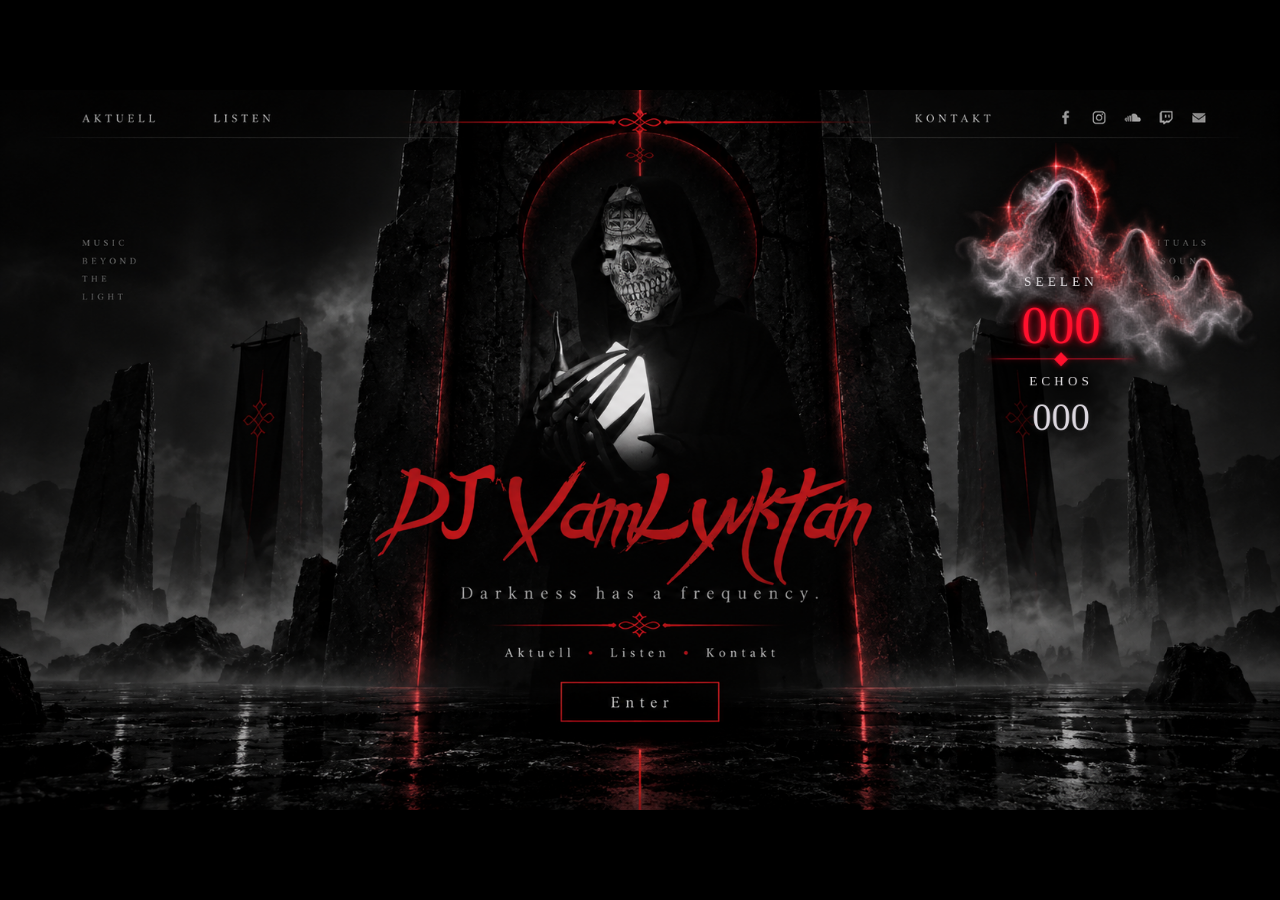
==== commit 177d81fc: "Enable Gothic entrance ritual" ====
--- a/index.html
+++ b/index.html
@@ -7,6 +7,7 @@
   <meta name="description" content="Offizielle Homepage von DJ VamLykTan">
   <link rel="stylesheet" href="counter.css">
   <script src="counter.js" defer></script>
+  <script src="gothic-enter.js" defer></script>
   <script src="counter-live.js" defer></script>
 </head>
 <body>
--- a/counter.css
+++ b/counter.css
@@ -25,8 +25,8 @@
 }
 
 /*
- * Das Artwork arbeitet in seinem nativen 1672x941-Koordinatensystem.
- * Der komplette Stage wird anschließend proportional an den Browser angepasst.
+ * Hintergrund und Soul-Overlay arbeiten deckungsgleich im nativen
+ * 1672x941-Koordinatensystem. Erst der komplette Stage wird skaliert.
  */
 #stage {
   position: absolute;
@@ -38,7 +38,8 @@
   will-change: transform;
 }
 
-.hero-image {
+.hero-image,
+.soul-overlay {
   position: absolute;
   inset: 0;
   width: 1672px;
@@ -48,20 +49,19 @@
   -webkit-user-drag: none;
 }
 
-#hero-overlays {
-  position: absolute;
-  inset: 0;
+.hero-image {
+  z-index: 1;
+}
+
+/*
+ * Ausschließlich das transparente *_Soul.png bewegt sich.
+ * Hintergrund, Counter und Hotspots bleiben pixelstarr.
+ */
+.soul-overlay {
   z-index: 2;
   pointer-events: none;
   animation: soul-drift 12s step-end infinite;
   will-change: transform;
-}
-
-.hero-overlay-part {
-  position: absolute;
-  display: none;
-  user-select: none;
-  -webkit-user-drag: none;
 }
 
 /*
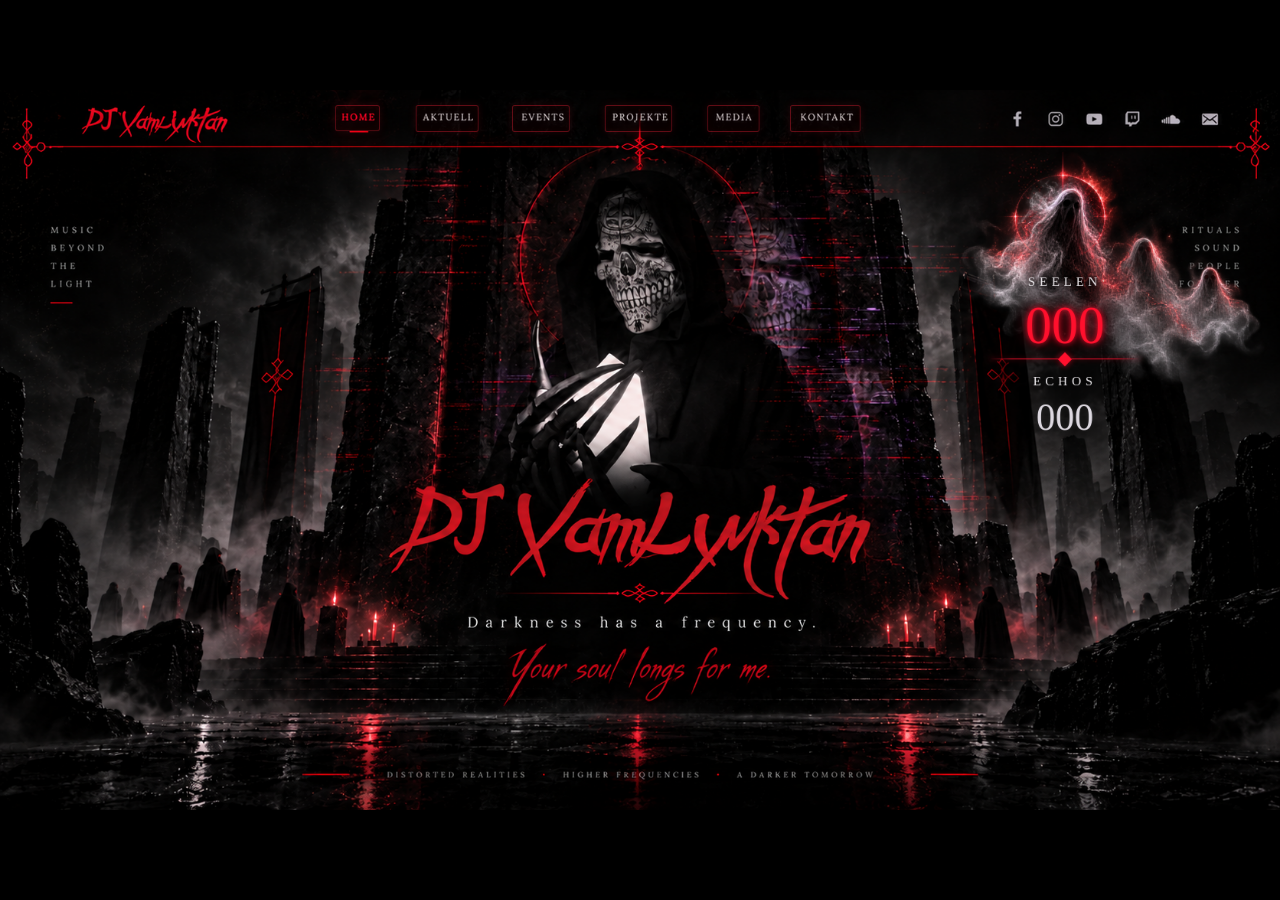
==== commit da1d70c1: "Add Psycho-style portrait phone rotate blocker" ====
--- a/index.html
+++ b/index.html
@@ -6,11 +6,163 @@
   <title>DJ VamLykTan</title>
   <meta name="description" content="Offizielle Homepage von DJ VamLykTan">
   <link rel="stylesheet" href="counter.css">
+
+  <style>
+    #rotate-device {
+      display: none;
+    }
+
+    @media (max-width: 900px) and (orientation: portrait) and (pointer: coarse) {
+      html,
+      body {
+        width: 100%;
+        height: 100%;
+        margin: 0;
+        overflow: hidden;
+        background: #030005;
+      }
+
+      #viewport,
+      #debug-panel {
+        display: none !important;
+      }
+
+      #rotate-device {
+        position: fixed;
+        inset: 0;
+        z-index: 999999;
+        display: flex;
+        align-items: center;
+        justify-content: center;
+        box-sizing: border-box;
+        padding: 24px;
+        overflow: hidden;
+        color: #f4e7ff;
+        text-align: center;
+        background:
+          radial-gradient(circle at 50% 32%, rgba(218, 63, 255, .23), transparent 35%),
+          radial-gradient(circle at 18% 78%, rgba(135, 0, 255, .16), transparent 34%),
+          linear-gradient(180deg, #100014 0%, #050008 55%, #010102 100%);
+      }
+
+      #rotate-device::before {
+        content: "";
+        position: absolute;
+        inset: 0;
+        pointer-events: none;
+        opacity: .62;
+        background:
+          repeating-linear-gradient(
+            180deg,
+            rgba(239, 94, 255, .035) 0,
+            rgba(239, 94, 255, .035) 2px,
+            transparent 2px,
+            transparent 8px
+          ),
+          linear-gradient(90deg, transparent, rgba(217, 83, 255, .08), transparent);
+      }
+
+      .rotate-card {
+        position: relative;
+        width: min(82vw, 380px);
+        box-sizing: border-box;
+        padding: 34px 24px 30px;
+        border: 1px solid rgba(224, 91, 255, .68);
+        background: rgba(12, 0, 17, .82);
+        box-shadow:
+          inset 0 0 22px rgba(216, 73, 255, .12),
+          0 0 30px rgba(202, 39, 255, .24),
+          0 0 70px rgba(141, 0, 255, .10);
+      }
+
+      .rotate-phone {
+        position: relative;
+        width: 58px;
+        height: 96px;
+        margin: 0 auto 30px;
+        border: 2px solid #e26cff;
+        border-radius: 10px;
+        box-shadow:
+          inset 0 0 14px rgba(226, 108, 255, .14),
+          0 0 18px rgba(226, 108, 255, .32);
+        transform: rotate(90deg);
+      }
+
+      .rotate-phone::before {
+        content: "";
+        position: absolute;
+        left: 50%;
+        bottom: 6px;
+        width: 7px;
+        height: 7px;
+        border: 1px solid #e26cff;
+        border-radius: 50%;
+        transform: translateX(-50%);
+        box-shadow: 0 0 8px rgba(226, 108, 255, .65);
+      }
+
+      .rotate-phone::after {
+        content: "↻";
+        position: absolute;
+        left: 50%;
+        top: 50%;
+        color: #f19cff;
+        font-size: 34px;
+        line-height: 1;
+        text-shadow: 0 0 14px rgba(226, 108, 255, .70);
+        transform: translate(-50%, -50%) rotate(-90deg);
+      }
+
+      .rotate-title {
+        margin: 0;
+        color: #ed83ff;
+        font-family: Georgia, "Times New Roman", serif;
+        font-size: clamp(28px, 8vw, 42px);
+        font-weight: 700;
+        line-height: 1.1;
+        letter-spacing: .12em;
+        text-transform: uppercase;
+        text-shadow:
+          0 0 10px rgba(236, 104, 255, .48),
+          0 0 24px rgba(184, 42, 255, .24);
+      }
+
+      .rotate-line {
+        width: 128px;
+        height: 1px;
+        margin: 20px auto 18px;
+        background: linear-gradient(90deg, transparent, #e26cff, transparent);
+        box-shadow: 0 0 12px rgba(226, 108, 255, .70);
+      }
+
+      .rotate-text {
+        margin: 0;
+        color: rgba(244, 231, 255, .82);
+        font-family: Georgia, "Times New Roman", serif;
+        font-size: 13px;
+        line-height: 1.65;
+        letter-spacing: .14em;
+        text-transform: uppercase;
+      }
+    }
+  </style>
+
+  <script src="debug-auth.js"></script>
   <script src="counter.js" defer></script>
   <script src="gothic-enter.js" defer></script>
   <script src="counter-live.js" defer></script>
+  <script src="ios-note.js" defer></script>
 </head>
 <body>
+  <div id="rotate-device" role="status" aria-live="polite">
+    <div class="rotate-card">
+      <div class="rotate-phone" aria-hidden="true"></div>
+      <h1 class="rotate-title">GERÄT DREHEN</h1>
+      <div class="rotate-line" aria-hidden="true"></div>
+      <p class="rotate-text">Diese Seite ist auf dem Handy nur im Landscape-Modus verfügbar.</p>
+    </div>
+  </div>
+
   <main id="viewport" aria-label="DJ VamLykTan">
     <div id="stage">
       <img id="hero-image" class="hero-image"
--- a/counter.css
+++ b/counter.css
@@ -55,13 +55,17 @@
 
 /*
  * Ausschließlich das transparente *_Soul.png bewegt sich.
- * Hintergrund, Counter und Hotspots bleiben pixelstarr.
+ * Für iOS/WebKit wird bewusst kein eigener Transform-Compositor-Layer
+ * erzwungen: die Bewegung läuft nur über left/top.
  */
 .soul-overlay {
   z-index: 2;
+  right: auto;
+  bottom: auto;
+  left: 0;
+  top: 0;
   pointer-events: none;
   animation: soul-drift 12s step-end infinite;
-  will-change: transform;
 }
 
 /*
@@ -70,37 +74,37 @@
  * auf maximal +/-3 px in X- und Y-Richtung begrenzt.
  */
 @keyframes soul-drift {
-   0% { transform: translate( 0px,  0px); }
-   3% { transform: translate( 1px,  0px); }
-   6% { transform: translate( 2px,  0px); }
-   9% { transform: translate( 3px,  0px); }
-  12% { transform: translate( 3px,  1px); }
-  15% { transform: translate( 3px,  2px); }
-  18% { transform: translate( 3px,  3px); }
-  21% { transform: translate( 2px,  3px); }
-  24% { transform: translate( 1px,  3px); }
-  27% { transform: translate( 0px,  3px); }
-  30% { transform: translate(-1px,  3px); }
-  33% { transform: translate(-2px,  3px); }
-  36% { transform: translate(-3px,  3px); }
-  39% { transform: translate(-3px,  2px); }
-  42% { transform: translate(-3px,  1px); }
-  45% { transform: translate(-3px,  0px); }
-  48% { transform: translate(-3px, -1px); }
-  51% { transform: translate(-3px, -2px); }
-  54% { transform: translate(-3px, -3px); }
-  57% { transform: translate(-2px, -3px); }
-  60% { transform: translate(-1px, -3px); }
-  63% { transform: translate( 0px, -3px); }
-  66% { transform: translate( 1px, -3px); }
-  69% { transform: translate( 2px, -3px); }
-  72% { transform: translate( 3px, -3px); }
-  75% { transform: translate( 3px, -2px); }
-  78% { transform: translate( 3px, -1px); }
-  81% { transform: translate( 3px,  0px); }
-  87% { transform: translate( 2px,  0px); }
-  93% { transform: translate( 1px,  0px); }
- 100% { transform: translate( 0px,  0px); }
+   0% { left:  0px; top:  0px; }
+   3% { left:  1px; top:  0px; }
+   6% { left:  2px; top:  0px; }
+   9% { left:  3px; top:  0px; }
+  12% { left:  3px; top:  1px; }
+  15% { left:  3px; top:  2px; }
+  18% { left:  3px; top:  3px; }
+  21% { left:  2px; top:  3px; }
+  24% { left:  1px; top:  3px; }
+  27% { left:  0px; top:  3px; }
+  30% { left: -1px; top:  3px; }
+  33% { left: -2px; top:  3px; }
+  36% { left: -3px; top:  3px; }
+  39% { left: -3px; top:  2px; }
+  42% { left: -3px; top:  1px; }
+  45% { left: -3px; top:  0px; }
+  48% { left: -3px; top: -1px; }
+  51% { left: -3px; top: -2px; }
+  54% { left: -3px; top: -3px; }
+  57% { left: -2px; top: -3px; }
+  60% { left: -1px; top: -3px; }
+  63% { left:  0px; top: -3px; }
+  66% { left:  1px; top: -3px; }
+  69% { left:  2px; top: -3px; }
+  72% { left:  3px; top: -3px; }
+  75% { left:  3px; top: -2px; }
+  78% { left:  3px; top: -1px; }
+  81% { left:  3px; top:  0px; }
+  87% { left:  2px; top:  0px; }
+  93% { left:  1px; top:  0px; }
+ 100% { left:  0px; top:  0px; }
 }
 
 #soul-readout {
@@ -199,6 +203,48 @@
   background: var(--counter-accent);
   transform: translate(-50%,-50%) rotate(45deg);
   box-shadow: 0 0 9px var(--counter-accent-glow);
+}
+
+/* Kleiner, absichtlich augenzwinkernder Hinweis nur auf iOS/iPadOS. */
+#ios-note {
+  position: fixed;
+  z-index: 110;
+  left: 50%;
+  bottom: 16px;
+  transform: translateX(-50%);
+  display: flex;
+  align-items: center;
+  gap: 10px;
+  width: min(92vw, 560px);
+  padding: 10px 12px;
+  border: 1px solid rgba(255,255,255,.22);
+  border-radius: 10px;
+  background: rgba(8,8,10,.94);
+  color: rgba(245,245,247,.96);
+  box-shadow: 0 8px 28px rgba(0,0,0,.45);
+  font: 14px/1.35 -apple-system, BlinkMacSystemFont, "Segoe UI", sans-serif;
+}
+
+.ios-note-icon {
+  flex: 0 0 auto;
+  font-size: 20px;
+}
+
+.ios-note-text {
+  flex: 1 1 auto;
+}
+
+.ios-note-close {
+  flex: 0 0 auto;
+  width: 30px;
+  height: 30px;
+  padding: 0;
+  border: 0;
+  border-radius: 50%;
+  background: rgba(255,255,255,.08);
+  color: #fff;
+  font: 22px/28px Arial, sans-serif;
+  cursor: pointer;
 }
 
 /* Bewusst beibehalten: https://vamlyktan.github.io/?debug=1 */
